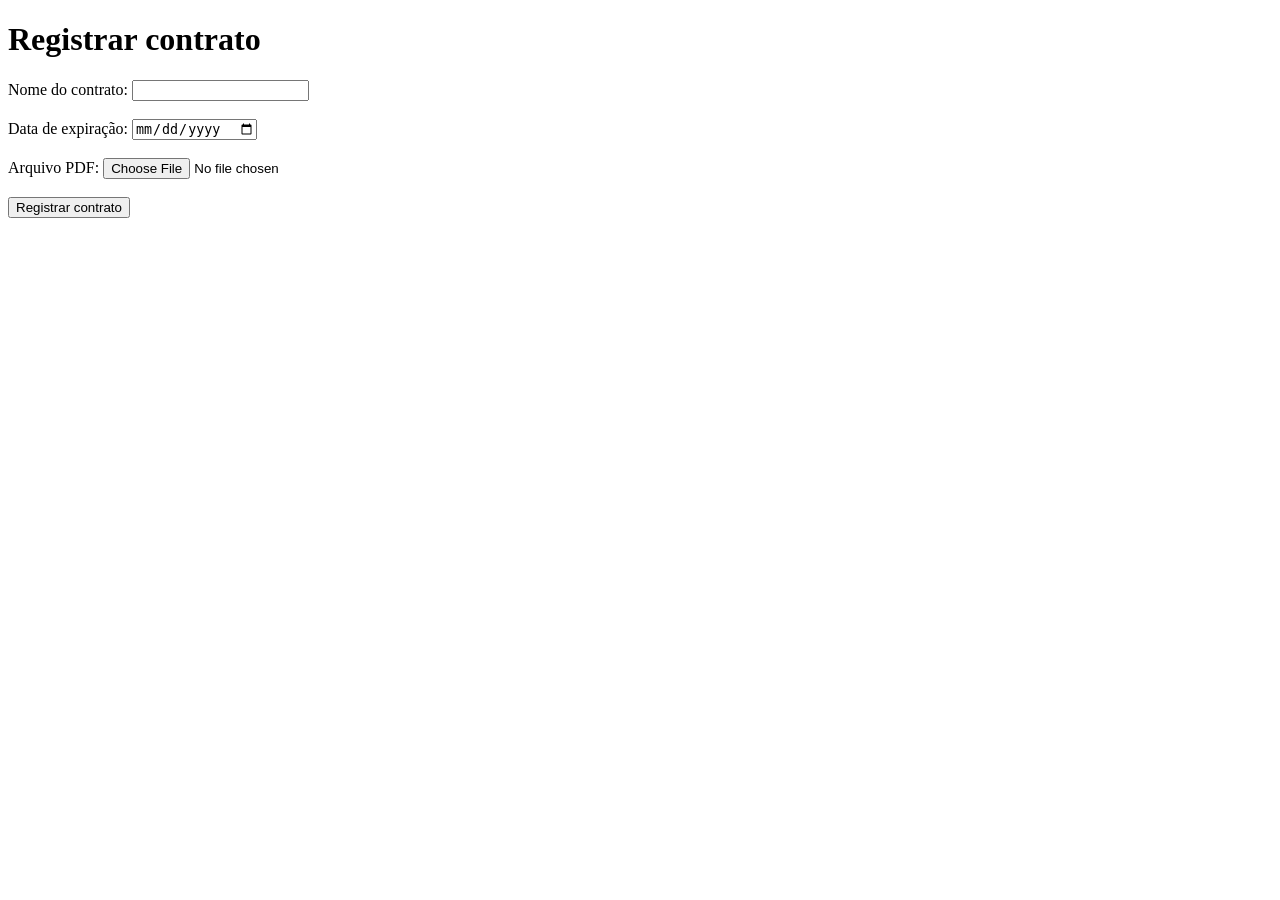
==== ProofFile/Frontend/index.html @ 8926ba19 "feat: implementar registro de contratos com hash - Configura o ambiente Flask e conexão com PostgreS" ====
<!DOCTYPE html>
<html lang="pt-BR">

<head>
    <meta charset="UTF-8">

    <title>Registro de Contrato - ProofFile</title>
</head>

<body>

    <h1>Registrar contrato</h1>

    <form
        action="http://127.0.0.1:5000/register"
        method="POST"
        enctype="multipart/form-data"
    >

        <div>
            <label for="contract_name">
                Nome do contrato:
            </label>

            <input
                type="text"
                id="contract_name"
                name="contract_name"
                required
            >
        </div>

        <br>

        <div>
            <label for="expiration_date">
                Data de expiração:
            </label>

            <input
                type="date"
                id="expiration_date"
                name="expiration_date"
            >
        </div>

        <br>

        <div>
            <label for="file">
                Arquivo PDF:
            </label>

            <input
                type="file"
                id="file"
                name="file"
                accept=".pdf"
                required
            >
        </div>

        <br>

        <button type="submit">
            Registrar contrato
        </button>

    </form>

</body>

</html>
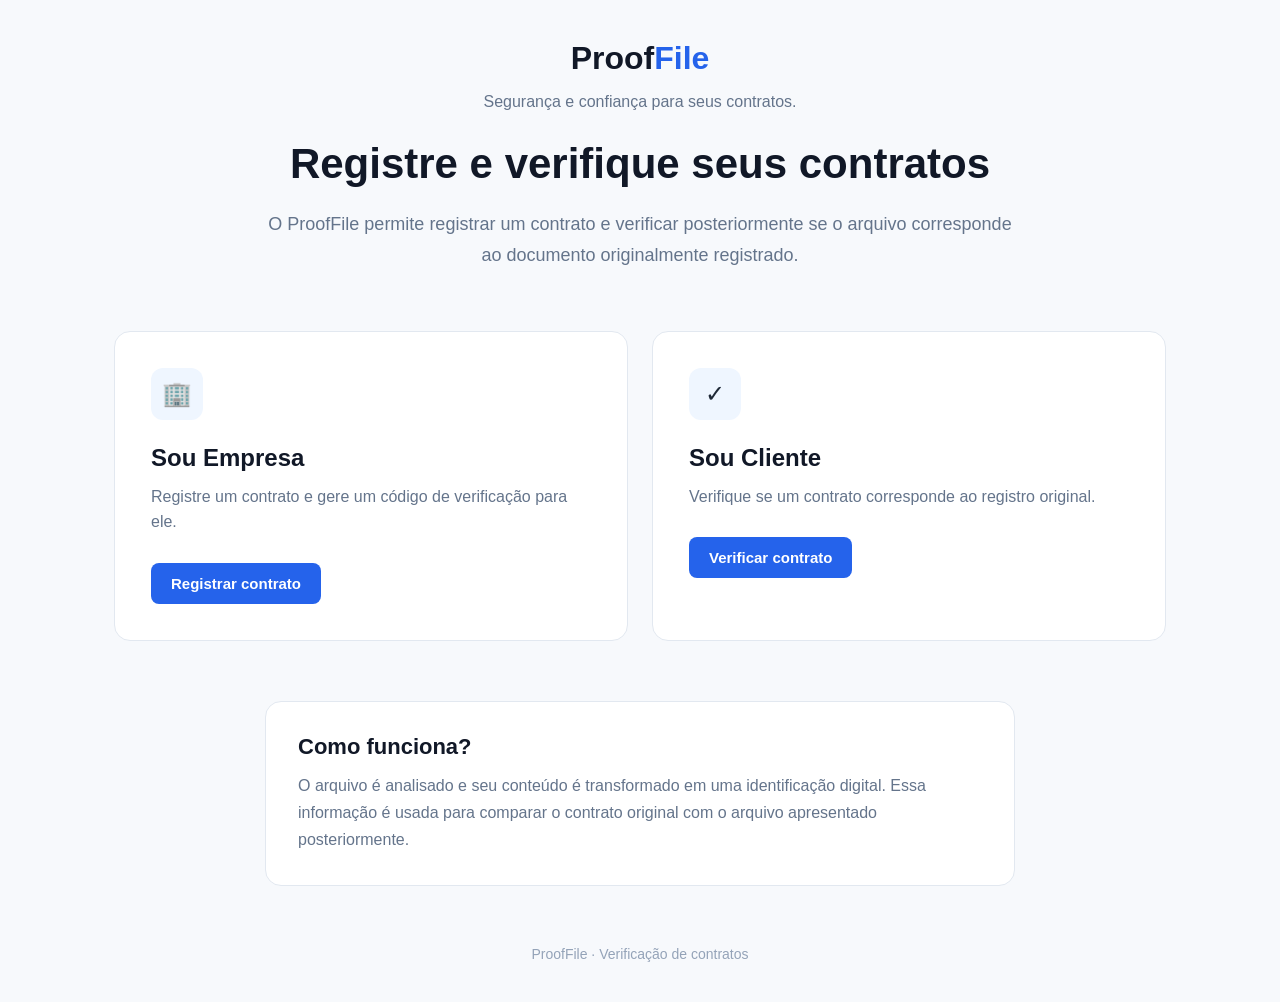
==== commit 8a5f59b1: "feat: adicionar layout e estilo para a página inicial e criar página de registro" ====
--- a/ProofFile/Frontend/index.html
+++ b/ProofFile/Frontend/index.html
@@ -4,69 +4,114 @@
 <head>
     <meta charset="UTF-8">
 
-    <title>Registro de Contrato - ProofFile</title>
+    <meta
+        name="viewport"
+        content="width=device-width, initial-scale=1.0"
+    >
+
+    <title>ProofFile - Verificação de Contratos</title>
+
+    <link rel="stylesheet" href="css/style.css">
 </head>
 
 <body>
 
-    <h1>Registrar contrato</h1>
+    <main class="home">
 
-    <form
-        action="http://127.0.0.1:5000/register"
-        method="POST"
-        enctype="multipart/form-data"
-    >
+        <section class="hero">
 
-        <div>
-            <label for="contract_name">
-                Nome do contrato:
-            </label>
+            <div class="logo">
+                Proof<span>File</span>
+            </div>
 
-            <input
-                type="text"
-                id="contract_name"
-                name="contract_name"
-                required
-            >
-        </div>
+            <p class="tagline">
+                Segurança e confiança para seus contratos.
+            </p>
 
-        <br>
+            <h1>
+                Registre e verifique seus contratos
+            </h1>
 
-        <div>
-            <label for="expiration_date">
-                Data de expiração:
-            </label>
+            <p class="description">
+                O ProofFile permite registrar um contrato e verificar
+                posteriormente se o arquivo corresponde ao documento
+                originalmente registrado.
+            </p>
 
-            <input
-                type="date"
-                id="expiration_date"
-                name="expiration_date"
-            >
-        </div>
+        </section>
 
-        <br>
 
-        <div>
-            <label for="file">
-                Arquivo PDF:
-            </label>
+        <section class="options">
 
-            <input
-                type="file"
-                id="file"
-                name="file"
-                accept=".pdf"
-                required
-            >
-        </div>
+            <a href="register.html" class="option-card">
 
-        <br>
+                <div class="option-icon">
+                    🏢
+                </div>
 
-        <button type="submit">
-            Registrar contrato
-        </button>
+                <h2>
+                    Sou Empresa
+                </h2>
 
-    </form>
+                <p>
+                    Registre um contrato e gere um código de
+                    verificação para ele.
+                </p>
+
+                <span class="option-button">
+                    Registrar contrato
+                </span>
+
+            </a>
+
+
+            <a href="verify.html" class="option-card">
+
+                <div class="option-icon">
+                    ✓
+                </div>
+
+                <h2>
+                    Sou Cliente
+                </h2>
+
+                <p>
+                    Verifique se um contrato corresponde ao
+                    registro original.
+                </p>
+
+                <span class="option-button">
+                    Verificar contrato
+                </span>
+
+            </a>
+
+        </section>
+
+
+        <section class="security-info">
+
+            <h2>
+                Como funciona?
+            </h2>
+
+            <p>
+                O arquivo é analisado e seu conteúdo é transformado
+                em uma identificação digital. Essa informação é usada
+                para comparar o contrato original com o arquivo
+                apresentado posteriormente.
+            </p>
+
+        </section>
+
+
+        <footer>
+            <p>
+                ProofFile · Verificação de contratos
+            </p>
+        </footer>
+
+    </main>
 
 </body>
 
--- a/ProofFile/Frontend/css/style.css
+++ b/ProofFile/Frontend/css/style.css
@@ -0,0 +1,228 @@
+/* =========================
+   CONFIGURAÇÕES GERAIS
+========================= */
+
+* {
+    margin: 0;
+    padding: 0;
+    box-sizing: border-box;
+}
+
+body {
+    font-family: Arial, Helvetica, sans-serif;
+    background-color: #f7f9fc;
+    color: #1f2937;
+    min-height: 100vh;
+}
+
+
+/* =========================
+   CONTAINER PRINCIPAL
+========================= */
+
+.home {
+    width: 100%;
+    max-width: 1100px;
+    margin: 0 auto;
+    padding: 40px 24px;
+}
+
+
+/* =========================
+   HERO
+========================= */
+
+.hero {
+    text-align: center;
+    max-width: 750px;
+    margin: 0 auto 60px;
+}
+
+.logo {
+    font-size: 32px;
+    font-weight: 700;
+    color: #111827;
+    margin-bottom: 16px;
+}
+
+.logo span {
+    color: #2563eb;
+}
+
+.tagline {
+    font-size: 16px;
+    color: #64748b;
+    margin-bottom: 28px;
+}
+
+.hero h1 {
+    font-size: 42px;
+    line-height: 1.2;
+    color: #111827;
+    margin-bottom: 20px;
+}
+
+.description {
+    font-size: 18px;
+    line-height: 1.7;
+    color: #64748b;
+}
+
+
+/* =========================
+   OPÇÕES
+========================= */
+
+.options {
+    display: grid;
+    grid-template-columns: repeat(2, 1fr);
+    gap: 24px;
+    margin-bottom: 60px;
+}
+
+.option-card {
+    background-color: #ffffff;
+    border: 1px solid #e2e8f0;
+    border-radius: 16px;
+    padding: 36px;
+    text-decoration: none;
+    color: inherit;
+
+    transition:
+        transform 0.2s ease,
+        box-shadow 0.2s ease,
+        border-color 0.2s ease;
+}
+
+.option-card:hover {
+    transform: translateY(-4px);
+    border-color: #cbd5e1;
+    box-shadow: 0 12px 30px rgba(15, 23, 42, 0.08);
+}
+
+.option-icon {
+    width: 52px;
+    height: 52px;
+
+    display: flex;
+    align-items: center;
+    justify-content: center;
+
+    border-radius: 12px;
+    background-color: #eff6ff;
+
+    font-size: 24px;
+
+    margin-bottom: 24px;
+}
+
+.option-card h2 {
+    font-size: 24px;
+    color: #111827;
+    margin-bottom: 12px;
+}
+
+.option-card p {
+    font-size: 16px;
+    line-height: 1.6;
+    color: #64748b;
+
+    margin-bottom: 28px;
+}
+
+
+/* =========================
+   BOTÃO DOS CARDS
+========================= */
+
+.option-button {
+    display: inline-block;
+
+    background-color: #2563eb;
+    color: #ffffff;
+
+    padding: 12px 20px;
+
+    border-radius: 8px;
+
+    font-size: 15px;
+    font-weight: 600;
+}
+
+
+/* =========================
+   INFORMAÇÕES DE SEGURANÇA
+========================= */
+
+.security-info {
+    max-width: 750px;
+    margin: 0 auto 60px;
+
+    background-color: #ffffff;
+
+    border: 1px solid #e2e8f0;
+    border-radius: 16px;
+
+    padding: 32px;
+}
+
+.security-info h2 {
+    font-size: 22px;
+    color: #111827;
+    margin-bottom: 12px;
+}
+
+.security-info p {
+    color: #64748b;
+    line-height: 1.7;
+}
+
+
+/* =========================
+   RODAPÉ
+========================= */
+
+footer {
+    text-align: center;
+    color: #94a3b8;
+    font-size: 14px;
+}
+
+
+/* =========================
+   RESPONSIVIDADE
+========================= */
+
+@media (max-width: 700px) {
+
+    .home {
+        padding: 30px 18px;
+    }
+
+    .hero {
+        margin-bottom: 40px;
+    }
+
+    .hero h1 {
+        font-size: 32px;
+    }
+
+    .description {
+        font-size: 16px;
+    }
+
+    .options {
+        grid-template-columns: 1fr;
+        gap: 16px;
+        margin-bottom: 40px;
+    }
+
+    .option-card {
+        padding: 28px;
+    }
+
+    .security-info {
+        padding: 24px;
+        margin-bottom: 40px;
+    }
+}
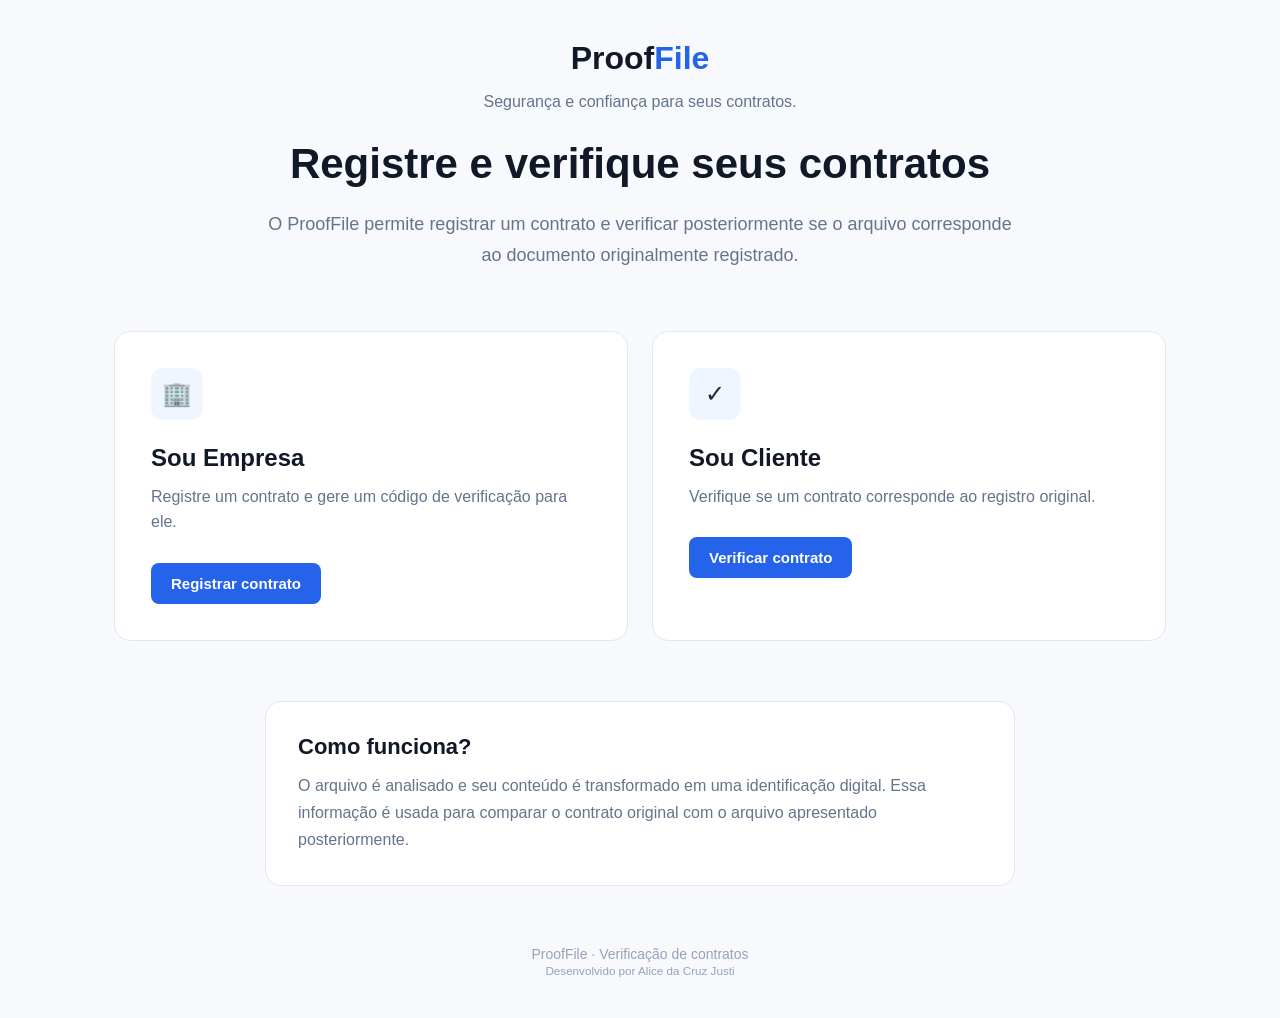
==== commit b042c651: "fix: adicionar crédito ao desenvolvedor no rodapé da página" ====
--- a/ProofFile/Frontend/index.html
+++ b/ProofFile/Frontend/index.html
@@ -109,6 +109,7 @@
             <p>
                 ProofFile · Verificação de contratos
             </p>
+            <small>Desenvolvido por Alice da Cruz Justi</small>
         </footer>
 
     </main>
--- a/ProofFile/Frontend/css/style.css
+++ b/ProofFile/Frontend/css/style.css
@@ -225,4 +225,535 @@
         padding: 24px;
         margin-bottom: 40px;
     }
+}
+
+/* =========================
+   PÁGINAS INTERNAS
+========================= */
+
+.page {
+    width: 100%;
+    max-width: 800px;
+    margin: 0 auto;
+    padding: 40px 24px;
+}
+
+
+/* =========================
+   LINK VOLTAR
+========================= */
+
+.back-link {
+    display: inline-block;
+
+    color: #64748b;
+    text-decoration: none;
+
+    font-size: 15px;
+    font-weight: 600;
+
+    margin-bottom: 40px;
+
+    transition: color 0.2s ease;
+}
+
+.back-link:hover {
+    color: #2563eb;
+}
+
+
+/* =========================
+   CABEÇALHO DA PÁGINA
+========================= */
+
+.page-header {
+    text-align: center;
+    margin-bottom: 40px;
+}
+
+.page-header .logo {
+    margin-bottom: 32px;
+}
+
+.page-header h1 {
+    font-size: 36px;
+    color: #111827;
+    margin-bottom: 16px;
+}
+
+.page-header p {
+    max-width: 650px;
+    margin: 0 auto;
+
+    font-size: 17px;
+    line-height: 1.7;
+
+    color: #64748b;
+}
+
+
+/* =========================
+   CARD DO FORMULÁRIO
+========================= */
+
+.form-card {
+    background-color: #ffffff;
+
+    border: 1px solid #e2e8f0;
+    border-radius: 16px;
+
+    padding: 36px;
+
+    margin-bottom: 24px;
+}
+
+
+/* =========================
+   CAMPOS
+========================= */
+
+.form-group {
+    margin-bottom: 24px;
+}
+
+.form-group label {
+    display: block;
+
+    font-size: 15px;
+    font-weight: 600;
+
+    color: #1f2937;
+
+    margin-bottom: 8px;
+}
+
+.form-group input[type="text"],
+.form-group input[type="date"],
+.form-group input[type="file"] {
+    width: 100%;
+
+    padding: 13px 14px;
+
+    border: 1px solid #cbd5e1;
+    border-radius: 8px;
+
+    background-color: #ffffff;
+
+    color: #1f2937;
+
+    font-size: 15px;
+
+    outline: none;
+
+    transition:
+        border-color 0.2s ease,
+        box-shadow 0.2s ease;
+}
+
+.form-group input:focus {
+    border-color: #2563eb;
+
+    box-shadow:
+        0 0 0 3px rgba(37, 99, 235, 0.10);
+}
+
+.field-help {
+    display: block;
+
+    margin-top: 7px;
+
+    font-size: 13px;
+    line-height: 1.5;
+
+    color: #94a3b8;
+}
+
+
+/* =========================
+   BOTÃO PRINCIPAL
+========================= */
+
+.primary-button {
+    width: 100%;
+
+    border: none;
+    border-radius: 8px;
+
+    padding: 14px 20px;
+
+    background-color: #2563eb;
+    color: #ffffff;
+
+    font-size: 16px;
+    font-weight: 600;
+
+    cursor: pointer;
+
+    transition:
+        background-color 0.2s ease,
+        transform 0.2s ease;
+}
+
+.primary-button:hover {
+    background-color: #1d4ed8;
+
+    transform: translateY(-1px);
+}
+
+.primary-button:active {
+    transform: translateY(0);
+}
+
+
+/* =========================
+   CARD INFORMATIVO
+========================= */
+
+.info-card {
+    background-color: #ffffff;
+
+    border: 1px solid #e2e8f0;
+    border-radius: 16px;
+
+    padding: 28px;
+
+    margin-bottom: 50px;
+}
+
+.info-card h2 {
+    font-size: 20px;
+
+    color: #111827;
+
+    margin-bottom: 10px;
+}
+
+.info-card p {
+    color: #64748b;
+
+    font-size: 15px;
+    line-height: 1.7;
+}
+
+
+/* =========================
+   RESPONSIVIDADE
+========================= */
+
+@media (max-width: 700px) {
+
+    .page {
+        padding: 30px 18px;
+    }
+
+    .back-link {
+        margin-bottom: 30px;
+    }
+
+    .page-header {
+        margin-bottom: 30px;
+    }
+
+    .page-header .logo {
+        margin-bottom: 24px;
+    }
+
+    .page-header h1 {
+        font-size: 30px;
+    }
+
+    .page-header p {
+        font-size: 16px;
+    }
+
+    .form-card {
+        padding: 24px;
+    }
+
+    .info-card {
+        padding: 24px;
+    }
+}
+
+/* ========================================
+   RESULTADOS
+======================================== */
+
+.result-card {
+    margin-top: 30px;
+    padding: 32px;
+    border-radius: 16px;
+    background: #ffffff;
+    border: 1px solid #e5e5e5;
+    text-align: center;
+    box-shadow: 0 8px 24px rgba(0, 0, 0, 0.05);
+}
+
+.result-card[hidden] {
+    display: none;
+}
+
+
+/* Ícone do resultado */
+
+.result-icon {
+    width: 52px;
+    height: 52px;
+
+    margin: 0 auto 18px;
+
+    display: flex;
+    align-items: center;
+    justify-content: center;
+
+    border-radius: 50%;
+
+    font-size: 28px;
+    font-weight: bold;
+}
+
+
+/* Título */
+
+.result-card h2 {
+    margin: 0 0 12px;
+    font-size: 24px;
+}
+
+
+/* Texto */
+
+.result-description {
+    max-width: 600px;
+    margin: 0 auto 25px;
+    line-height: 1.6;
+}
+
+
+/* ========================================
+   RESULTADO POSITIVO
+======================================== */
+
+.success-result,
+.verified-result {
+    border-color: #b7e4c7;
+}
+
+.success-result .result-icon,
+.verified-result .result-icon {
+    background: #d8f3dc;
+    color: #237a3b;
+}
+
+.success-result h2,
+.verified-result h2 {
+    color: #237a3b;
+}
+
+
+/* ========================================
+   RESULTADO NEGATIVO
+======================================== */
+
+.invalid-result {
+    border-color: #f2b8b5;
+}
+
+.invalid-result .result-icon {
+    background: #fde2e1;
+    color: #c62828;
+}
+
+.invalid-result h2 {
+    color: #c62828;
+}
+
+
+/* ========================================
+   ERRO
+======================================== */
+
+.error-result {
+    border-color: #f2b8b5;
+}
+
+.error-result .result-icon {
+    background: #fde2e1;
+    color: #c62828;
+}
+
+.error-result h2 {
+    color: #c62828;
+}
+
+
+/* ========================================
+   CÓDIGO DE VERIFICAÇÃO
+======================================== */
+
+.verification-code-box {
+    margin: 25px auto;
+    padding: 20px;
+
+    max-width: 420px;
+
+    border-radius: 12px;
+
+    background: #f8f8fa;
+    border: 1px solid #e5e5e5;
+}
+
+.verification-code-box span {
+    display: block;
+
+    margin-bottom: 8px;
+
+    font-size: 14px;
+    color: #666;
+}
+
+.verification-code-box strong {
+    display: block;
+
+    font-size: 26px;
+    letter-spacing: 2px;
+
+    color: #111;
+}
+
+
+/* ========================================
+   INFORMAÇÕES DO CONTRATO
+======================================== */
+
+.result-details {
+    max-width: 600px;
+
+    margin: 25px auto;
+
+    display: grid;
+    gap: 12px;
+
+    text-align: left;
+}
+
+.detail-item {
+    display: flex;
+    justify-content: space-between;
+    gap: 20px;
+
+    padding: 14px 16px;
+
+    border-radius: 10px;
+
+    background: #f8f8fa;
+}
+
+.detail-item span {
+    color: #666;
+}
+
+.detail-item strong {
+    text-align: right;
+    color: #222;
+}
+
+
+/* ========================================
+   BOTÕES DOS RESULTADOS
+======================================== */
+
+.result-actions {
+    margin-top: 25px;
+
+    display: flex;
+    justify-content: center;
+    flex-wrap: wrap;
+    gap: 12px;
+}
+
+.secondary-button,
+.blockchain-link {
+    display: inline-flex;
+    align-items: center;
+    justify-content: center;
+
+    min-height: 44px;
+
+    padding: 0 18px;
+
+    border-radius: 8px;
+
+    text-decoration: none;
+
+    font-weight: 600;
+
+    transition: 0.2s ease;
+}
+
+.secondary-button {
+    background: #111;
+    color: #ffffff;
+}
+
+.secondary-button:hover {
+    opacity: 0.85;
+}
+
+.blockchain-link {
+    background: #f1f1f3;
+    color: #222;
+}
+
+.blockchain-link:hover {
+    background: #e6e6e8;
+}
+
+
+/* ========================================
+   BOTÃO DESABILITADO
+======================================== */
+
+.primary-button:disabled {
+    opacity: 0.6;
+    cursor: not-allowed;
+}
+
+
+/* ========================================
+   RESPONSIVIDADE
+======================================== */
+
+@media (max-width: 700px) {
+
+    .result-card {
+        padding: 24px 18px;
+    }
+
+    .result-card h2 {
+        font-size: 21px;
+    }
+
+    .verification-code-box strong {
+        font-size: 22px;
+    }
+
+    .detail-item {
+        flex-direction: column;
+        gap: 5px;
+    }
+
+    .detail-item strong {
+        text-align: left;
+    }
+
+    .result-actions {
+        flex-direction: column;
+    }
+
+    .secondary-button,
+    .blockchain-link {
+        width: 100%;
+    }
+
 }
